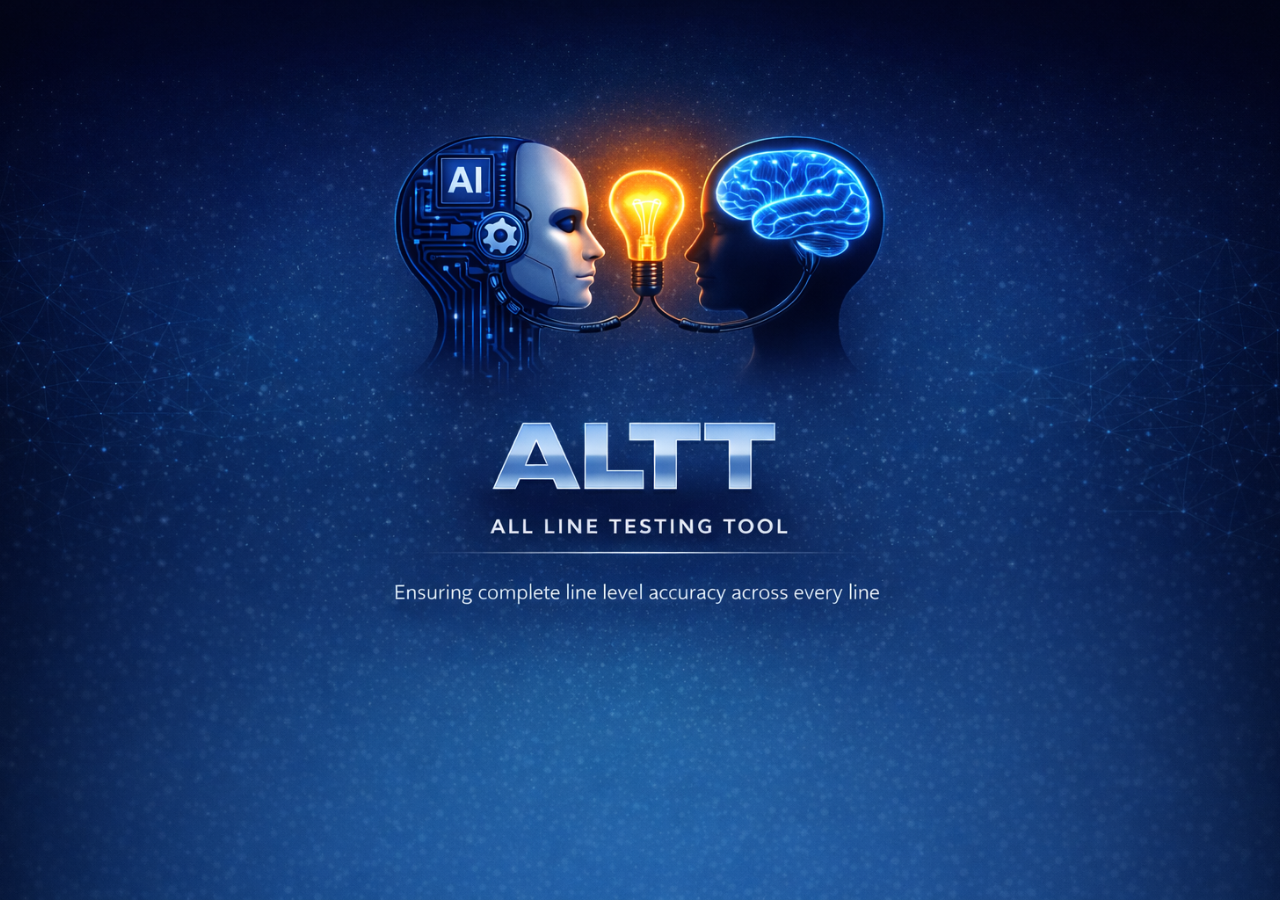
==== index.html @ 0162a680 "Optimized landing page by removing duplicate text overlay and improving visual consistency" ====
<!DOCTYPE html>
<html lang="en">
<head>
    <meta charset="UTF-8">
    <title>ALTT - All Line Testing Tool</title>

    <link rel="stylesheet" href="style.css">
</head>

<body>

    <!-- FULL BACKGROUND ONLY -->
    <div class="background"></div>

</body>

</html>
---- style.css ----
/* RESET */

body {
    margin: 0;
    height: 100vh;

    background: url("background.png") no-repeat center center;
    background-size: cover;
}


/* DARK OVERLAY (to match contrast) */
.overlay {
    width: 100%;
    height: 100vh;

    display: flex;
    justify-content: center;
    align-items: flex-start;
}

/* CONTENT POSITIONING */
.content {
    text-align: center;

    position: absolute;
    top: 52%;             /* 🔥 PERFECT ALIGNMENT CONTROL */
    left: 50%;
    transform: translate(-50%, -50%);
}

/* TITLE */
.title {
    font-size: 95px;
    font-weight: 900;

    background: linear-gradient(to bottom, #e8ecf3, #aab4c8);
    -webkit-background-clip: text;
    -webkit-text-fill-color: transparent;

    letter-spacing: 5px;
    margin: 0;
	
    /* 🔥 ADD THIS LINE */
    text-shadow: 0px 8px 25px rgba(255,255,255,0.4)

}

/* SUBTITLE */
.subtitle {
    font-size: 22px;
    letter-spacing: 4px;

    color: #c8d4ea;
    margin-top: 5px;
}

/* TAGLINE */
.tagline {
    margin-top: 20px;

    font-size: 14px;
    font-style: italic;

    color: #e0e8f8;

    padding: 8px 25px;

    border-radius: 20px;

    background: rgba(255, 255, 255, 0.07);
    backdrop-filter: blur(8px);

    border: 1px solid rgba(255,255,255,0.15);

    display: inline-block;
}
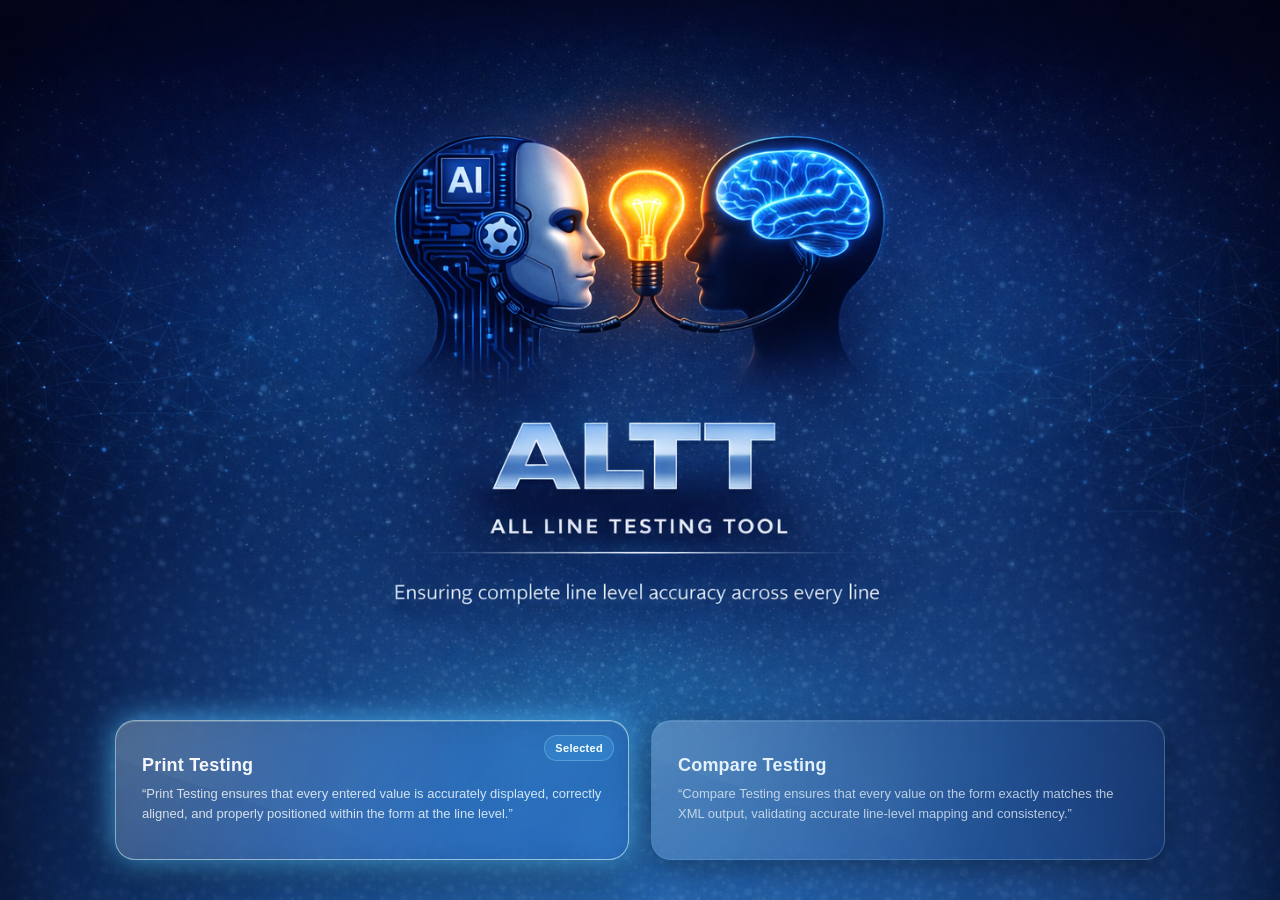
==== commit 01f6c262: "Added Print/Compare option cards with selection state and hover effects" ====
--- a/index.html
+++ b/index.html
@@ -11,6 +11,55 @@
 
     <!-- FULL BACKGROUND ONLY -->
     <div class="background"></div>
+	
+	<!-- Bottom Option Cards (ALTT Options) -->
+<section class="altt-options" aria-label="Select testing mode">
+  <div class="altt-options__wrap">
+
+    <button class="option-card is-selected" type="button" data-option="print" aria-pressed="true">
+      <div class="option-card__shine" aria-hidden="true"></div>
+      <div class="option-card__content">
+        <h3 class="option-card__title">Print Testing</h3>
+        <p class="option-card__desc">
+          “Print Testing ensures that every entered value is accurately displayed, correctly aligned, and properly positioned within the form at the line level.”
+        </p>
+      </div>
+      <div class="option-card__selectedTag" aria-hidden="true">Selected</div>
+    </button>
+
+    <button class="option-card" type="button" data-option="compare" aria-pressed="false">
+      <div class="option-card__shine" aria-hidden="true"></div>
+      <div class="option-card__content">
+        <h3 class="option-card__title">Compare Testing</h3>
+        <p class="option-card__desc">
+          “Compare Testing ensures that every value on the form exactly matches the XML output, validating accurate line-level mapping and consistency.”
+        </p>
+      </div>
+      <div class="option-card__selectedTag" aria-hidden="true">Selected</div>
+    </button>
+
+  </div>
+</section>
+
+<script>
+  // Minimal selection logic: only one card selected at a time
+  const cards = document.querySelectorAll('.option-card');
+
+  function selectCard(target) {
+    cards.forEach(card => {
+      const isActive = card === target;
+      card.classList.toggle('is-selected', isActive);
+      card.setAttribute('aria-pressed', isActive ? 'true' : 'false');
+    });
+
+    // Optional: capture selected value for later navigation
+    // console.log("Selected:", target.dataset.option);
+  }
+
+  cards.forEach(card => {
+    card.addEventListener('click', () => selectCard(card));
+  });
+</script>
 
 </body>
 
--- a/style.css
+++ b/style.css
@@ -2,8 +2,11 @@
 
 body {
     margin: 0;
+    padding: 0;
     height: 100vh;
-
+    font-family: 'Segoe UI', sans-serif;
+
+    /* ✅ FULL BACKGROUND IMAGE */
     background: url("background.png") no-repeat center center;
     background-size: cover;
 }
@@ -40,7 +43,7 @@
 
     letter-spacing: 5px;
     margin: 0;
-	
+
     /* 🔥 ADD THIS LINE */
     text-shadow: 0px 8px 25px rgba(255,255,255,0.4)
 
@@ -75,3 +78,193 @@
 
     display: inline-block;
 }
+
+/* ================================
+   ALTT Bottom Option Cards Section
+   ================================ */
+
+.altt-options {
+  position: fixed;
+  left: 0;
+  right: 0;
+  bottom: clamp(18px, 4.5vh, 44px);
+  z-index: 20;
+
+  /* Ensures cards don't touch screen edges */
+  padding: 0 clamp(14px, 3vw, 32px);
+
+  /* No overlap with browser UI safe area */
+  padding-bottom: env(safe-area-inset-bottom, 0px);
+
+  pointer-events: none; /* enable click only on inner wrapper */
+}
+
+.altt-options__wrap {
+  pointer-events: auto;
+
+  /* Desktop layout: side-by-side */
+  display: grid;
+  grid-template-columns: 1fr 1fr;
+  gap: clamp(14px, 2.2vw, 22px);
+
+  /* Center with max width */
+  max-width: 1050px;
+  margin: 0 auto;
+
+  /* Prevent overlap with hero text area (keeps cards visually in bottom zone) */
+  align-items: stretch;
+}
+
+/* Card base */
+.option-card {
+  position: relative;
+  overflow: hidden;
+
+  border-radius: 20px;
+  padding: clamp(16px, 2vw, 22px) clamp(16px, 2.2vw, 26px);
+  min-height: 140px;
+
+  /* Glass + tint */
+  background: linear-gradient(
+    135deg,
+    rgba(130, 190, 255, 0.14),
+    rgba(30, 80, 170, 0.10)
+  );
+  backdrop-filter: blur(14px);
+  -webkit-backdrop-filter: blur(14px);
+
+  /* Thin glowing border (blue-white gradient) */
+  border: 1px solid rgba(190, 230, 255, 0.22);
+
+  /* Depth */
+  box-shadow:
+    0 10px 30px rgba(0, 0, 0, 0.35),
+    inset 0 1px 0 rgba(255, 255, 255, 0.10);
+
+  cursor: pointer;
+  text-align: left;
+
+  transition: transform 0.3s ease, filter 0.3s ease, box-shadow 0.3s ease, border-color 0.3s ease;
+}
+
+/* Liquid reflection shine layer */
+.option-card__shine {
+  position: absolute;
+  inset: -40% -30%;
+  background: radial-gradient(circle at 20% 20%, rgba(255,255,255,0.22), rgba(255,255,255,0) 55%),
+              linear-gradient(120deg, rgba(255,255,255,0.18), rgba(255,255,255,0) 35%);
+  transform: rotate(-8deg);
+  opacity: 0.55;
+  transition: opacity 0.3s ease, transform 0.3s ease;
+  pointer-events: none;
+}
+
+/* Subtle moving highlight edge */
+.option-card::before {
+  content: "";
+  position: absolute;
+  top: -60%;
+  left: -30%;
+  width: 120%;
+  height: 120%;
+  background: linear-gradient(
+    90deg,
+    rgba(255,255,255,0) 0%,
+    rgba(255,255,255,0.14) 40%,
+    rgba(255,255,255,0) 75%
+  );
+  transform: rotate(18deg);
+  opacity: 0.22;
+  pointer-events: none;
+}
+
+/* Typography */
+.option-card__title {
+  margin: 0 0 8px 0;
+  font-size: clamp(18px, 1.4vw, 22px);
+  font-weight: 800;
+  color: rgba(235, 248, 255, 0.95);
+  letter-spacing: 0.2px;
+}
+
+.option-card__desc {
+  margin: 0;
+  font-size: clamp(13px, 1vw, 14.5px);
+  line-height: 1.55;
+  color: rgba(230, 238, 245, 0.78);
+}
+
+/* Hover effects (MANDATORY) */
+.option-card:hover {
+  transform: scale(1.04);
+  filter: brightness(1.08);
+
+  /* Neon aura */
+  box-shadow:
+    0 0 22px rgba(90, 180, 255, 0.55),
+    0 18px 40px rgba(0, 0, 0, 0.45),
+    inset 0 1px 0 rgba(255, 255, 255, 0.14);
+
+  border-color: rgba(200, 240, 255, 0.35);
+}
+
+.option-card:hover .option-card__shine {
+  opacity: 0.82;
+  transform: rotate(-8deg) translateY(-6px);
+}
+
+/* Selected state */
+.option-card.is-selected {
+  filter: brightness(1.12);
+
+  border-color: rgba(210, 245, 255, 0.55);
+
+  box-shadow:
+    0 0 32px rgba(80, 190, 255, 0.70),
+    0 18px 44px rgba(0, 0, 0, 0.48),
+    inset 0 1px 0 rgba(255, 255, 255, 0.18);
+}
+
+/* Selected indicator tag */
+.option-card__selectedTag {
+  position: absolute;
+  top: 14px;
+  right: 14px;
+
+  padding: 6px 10px;
+  border-radius: 999px;
+
+  font-size: 11px;
+  font-weight: 700;
+  letter-spacing: 0.3px;
+
+  color: rgba(235, 250, 255, 0.95);
+  background: rgba(80, 185, 255, 0.16);
+  border: 1px solid rgba(190, 235, 255, 0.22);
+
+  opacity: 0;
+  transform: translateY(-4px);
+  transition: opacity 0.25s ease, transform 0.25s ease;
+  pointer-events: none;
+}
+
+.option-card.is-selected .option-card__selectedTag {
+  opacity: 1;
+  transform: translateY(0);
+}
+
+/* Responsive: stack vertically on smaller screens */
+@media (max-width: 900px) {
+  .altt-options {
+    bottom: clamp(12px, 3vh, 26px);
+  }
+
+  .altt-options__wrap {
+    grid-template-columns: 1fr;
+    max-width: 680px;
+  }
+
+  .option-card {
+    min-height: 130px;
+  }
+}
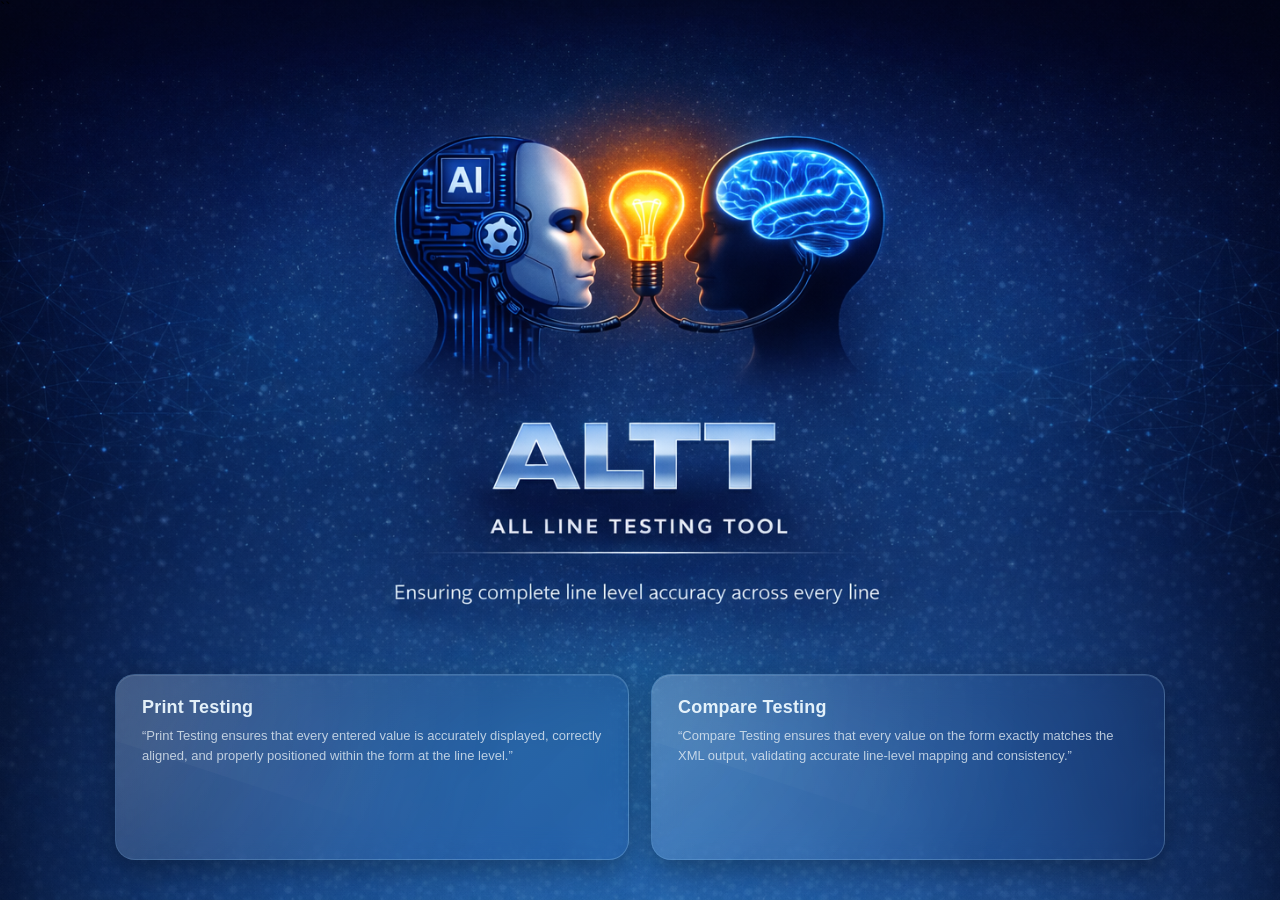
==== commit d0d44ef8: "Removed selected state; added direct navigation on card click with hover-only glow effect" ====
--- a/index.html
+++ b/index.html
@@ -12,54 +12,39 @@
     <!-- FULL BACKGROUND ONLY -->
     <div class="background"></div>
 	
-	<!-- Bottom Option Cards (ALTT Options) -->
-<section class="altt-options" aria-label="Select testing mode">
+	<!-- ALTT Option Cards -->
+<section class="altt-options">
   <div class="altt-options__wrap">
 
-    <button class="option-card is-selected" type="button" data-option="print" aria-pressed="true">
-      <div class="option-card__shine" aria-hidden="true"></div>
-      <div class="option-card__content">
-        <h3 class="option-card__title">Print Testing</h3>
-        <p class="option-card__desc">
-          “Print Testing ensures that every entered value is accurately displayed, correctly aligned, and properly positioned within the form at the line level.”
-        </p>
-      </div>
-      <div class="option-card__selectedTag" aria-hidden="true">Selected</div>
-    </button>
+    <div class="option-card" onclick="goToPrint()">
+      <div class="option-card__shine"></div>
+      <h3 class="option-card__title">Print Testing</h3>
+      <p class="option-card__desc">
+        “Print Testing ensures that every entered value is accurately displayed, correctly aligned, and properly positioned within the form at the line level.”
+      </p>
+    </div>
 
-    <button class="option-card" type="button" data-option="compare" aria-pressed="false">
-      <div class="option-card__shine" aria-hidden="true"></div>
-      <div class="option-card__content">
-        <h3 class="option-card__title">Compare Testing</h3>
-        <p class="option-card__desc">
-          “Compare Testing ensures that every value on the form exactly matches the XML output, validating accurate line-level mapping and consistency.”
-        </p>
-      </div>
-      <div class="option-card__selectedTag" aria-hidden="true">Selected</div>
-    </button>
+    <div class="option-card" onclick="goToCompare()">
+      <div class="option-card__shine"></div>
+      <h3 class="option-card__title">Compare Testing</h3>
+      <p class="option-card__desc">
+        “Compare Testing ensures that every value on the form exactly matches the XML output, validating accurate line-level mapping and consistency.”
+      </p>
+    </div>
 
   </div>
 </section>
 
 <script>
-  // Minimal selection logic: only one card selected at a time
-  const cards = document.querySelectorAll('.option-card');
+function goToPrint() {
+  window.location.href = "print.html";
+}
 
-  function selectCard(target) {
-    cards.forEach(card => {
-      const isActive = card === target;
-      card.classList.toggle('is-selected', isActive);
-      card.setAttribute('aria-pressed', isActive ? 'true' : 'false');
-    });
-
-    // Optional: capture selected value for later navigation
-    // console.log("Selected:", target.dataset.option);
-  }
-
-  cards.forEach(card => {
-    card.addEventListener('click', () => selectCard(card));
-  });
+function goToCompare() {
+  window.location.href = "compare.html";
+}
 </script>
+``
 
 </body>
 
--- a/style.css
+++ b/style.css
@@ -213,45 +213,6 @@
   transform: rotate(-8deg) translateY(-6px);
 }
 
-/* Selected state */
-.option-card.is-selected {
-  filter: brightness(1.12);
-
-  border-color: rgba(210, 245, 255, 0.55);
-
-  box-shadow:
-    0 0 32px rgba(80, 190, 255, 0.70),
-    0 18px 44px rgba(0, 0, 0, 0.48),
-    inset 0 1px 0 rgba(255, 255, 255, 0.18);
-}
-
-/* Selected indicator tag */
-.option-card__selectedTag {
-  position: absolute;
-  top: 14px;
-  right: 14px;
-
-  padding: 6px 10px;
-  border-radius: 999px;
-
-  font-size: 11px;
-  font-weight: 700;
-  letter-spacing: 0.3px;
-
-  color: rgba(235, 250, 255, 0.95);
-  background: rgba(80, 185, 255, 0.16);
-  border: 1px solid rgba(190, 235, 255, 0.22);
-
-  opacity: 0;
-  transform: translateY(-4px);
-  transition: opacity 0.25s ease, transform 0.25s ease;
-  pointer-events: none;
-}
-
-.option-card.is-selected .option-card__selectedTag {
-  opacity: 1;
-  transform: translateY(0);
-}
 
 /* Responsive: stack vertically on smaller screens */
 @media (max-width: 900px) {
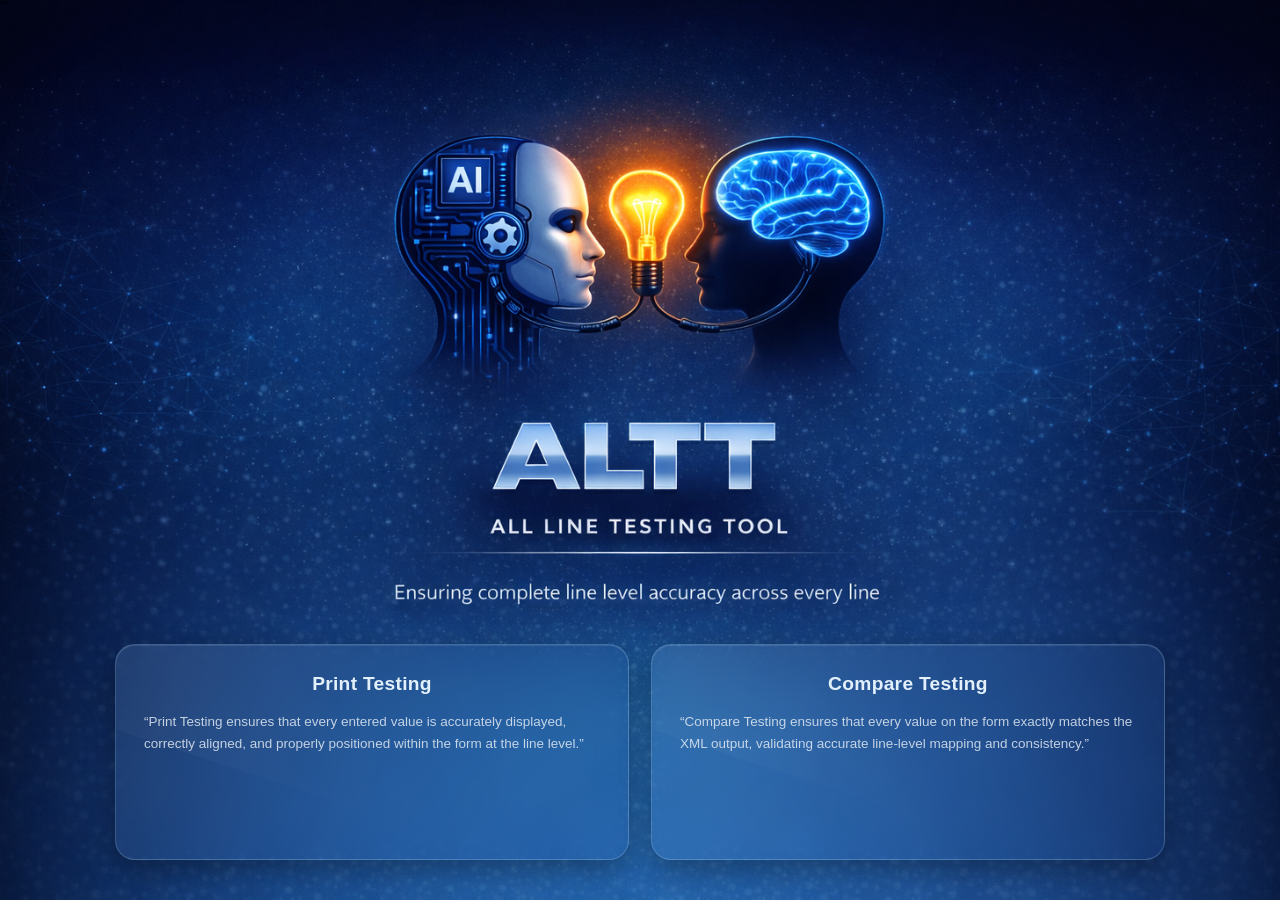
==== commit e6cc40c5: "Updated alignment of Print and Compare Testing titles to top center" ====
--- a/index.html
+++ b/index.html
@@ -17,19 +17,35 @@
   <div class="altt-options__wrap">
 
     <div class="option-card" onclick="goToPrint()">
-      <div class="option-card__shine"></div>
-      <h3 class="option-card__title">Print Testing</h3>
-      <p class="option-card__desc">
-        “Print Testing ensures that every entered value is accurately displayed, correctly aligned, and properly positioned within the form at the line level.”
-      </p>
+
+      <!-- TITLE -->
+      <div class="option-card__header">
+        <h3 class="option-card__title">Print Testing</h3>
+      </div>
+
+      <!-- DESCRIPTION -->
+      <div class="option-card__body">
+        <p class="option-card__desc">
+          “Print Testing ensures that every entered value is accurately displayed, correctly aligned, and properly positioned within the form at the line level.”
+        </p>
+      </div>
+
     </div>
 
     <div class="option-card" onclick="goToCompare()">
-      <div class="option-card__shine"></div>
-      <h3 class="option-card__title">Compare Testing</h3>
-      <p class="option-card__desc">
-        “Compare Testing ensures that every value on the form exactly matches the XML output, validating accurate line-level mapping and consistency.”
-      </p>
+
+      <!-- TITLE -->
+      <div class="option-card__header">
+        <h3 class="option-card__title">Compare Testing</h3>
+      </div>
+
+      <!-- DESCRIPTION -->
+      <div class="option-card__body">
+        <p class="option-card__desc">
+          “Compare Testing ensures that every value on the form exactly matches the XML output, validating accurate line-level mapping and consistency.”
+        </p>
+      </div>
+
     </div>
 
   </div>
--- a/style.css
+++ b/style.css
@@ -118,34 +118,42 @@
 /* Card base */
 .option-card {
   position: relative;
+  display: flex;
+  flex-direction: column;
+  justify-content: flex-start;   /* ✅ push everything to top */
+
   overflow: hidden;
 
   border-radius: 20px;
-  padding: clamp(16px, 2vw, 22px) clamp(16px, 2.2vw, 26px);
-  min-height: 140px;
-
-  /* Glass + tint */
+
+  /* ✅ TOP-HEAVY PADDING (important for layout) */
+  padding: 28px 24px 26px 24px;
+
+  min-height: 160px;
+
   background: linear-gradient(
     135deg,
     rgba(130, 190, 255, 0.14),
     rgba(30, 80, 170, 0.10)
   );
+
   backdrop-filter: blur(14px);
-  -webkit-backdrop-filter: blur(14px);
-
-  /* Thin glowing border (blue-white gradient) */
+
   border: 1px solid rgba(190, 230, 255, 0.22);
 
-  /* Depth */
   box-shadow:
     0 10px 30px rgba(0, 0, 0, 0.35),
     inset 0 1px 0 rgba(255, 255, 255, 0.10);
 
   cursor: pointer;
-  text-align: left;
+
+  /* ❌ REMOVE this → (no longer needed) */
+  /* text-align: left; */
 
   transition: transform 0.3s ease, filter 0.3s ease, box-shadow 0.3s ease, border-color 0.3s ease;
 }
+
+
 
 /* Liquid reflection shine layer */
 .option-card__shine {
@@ -180,18 +188,33 @@
 
 /* Typography */
 .option-card__title {
-  margin: 0 0 8px 0;
-  font-size: clamp(18px, 1.4vw, 22px);
-  font-weight: 800;
-  color: rgba(235, 248, 255, 0.95);
-  letter-spacing: 0.2px;
-}
+  margin: 0;
+  margin-bottom: 16px;
+
+  font-size: clamp(19px, 1.5vw, 23px);
+  font-weight: 900;
+
+  color: rgba(235, 248, 255, 0.96);
+  letter-spacing: 0.3px;
+
+  /* ✅ TOP CENTER ALIGNMENT */
+  text-align: center;
+}
+
 
 .option-card__desc {
   margin: 0;
-  font-size: clamp(13px, 1vw, 14.5px);
-  line-height: 1.55;
-  color: rgba(230, 238, 245, 0.78);
+
+  font-size: clamp(13.5px, 1.05vw, 15px);
+  line-height: 1.65;
+
+  color: rgba(230, 238, 245, 0.82);
+
+  /* ✅ Align for readability */
+  text-align: left;
+
+  /* ✅ side padding for better reading */
+  padding: 0 4px;
 }
 
 /* Hover effects (MANDATORY) */
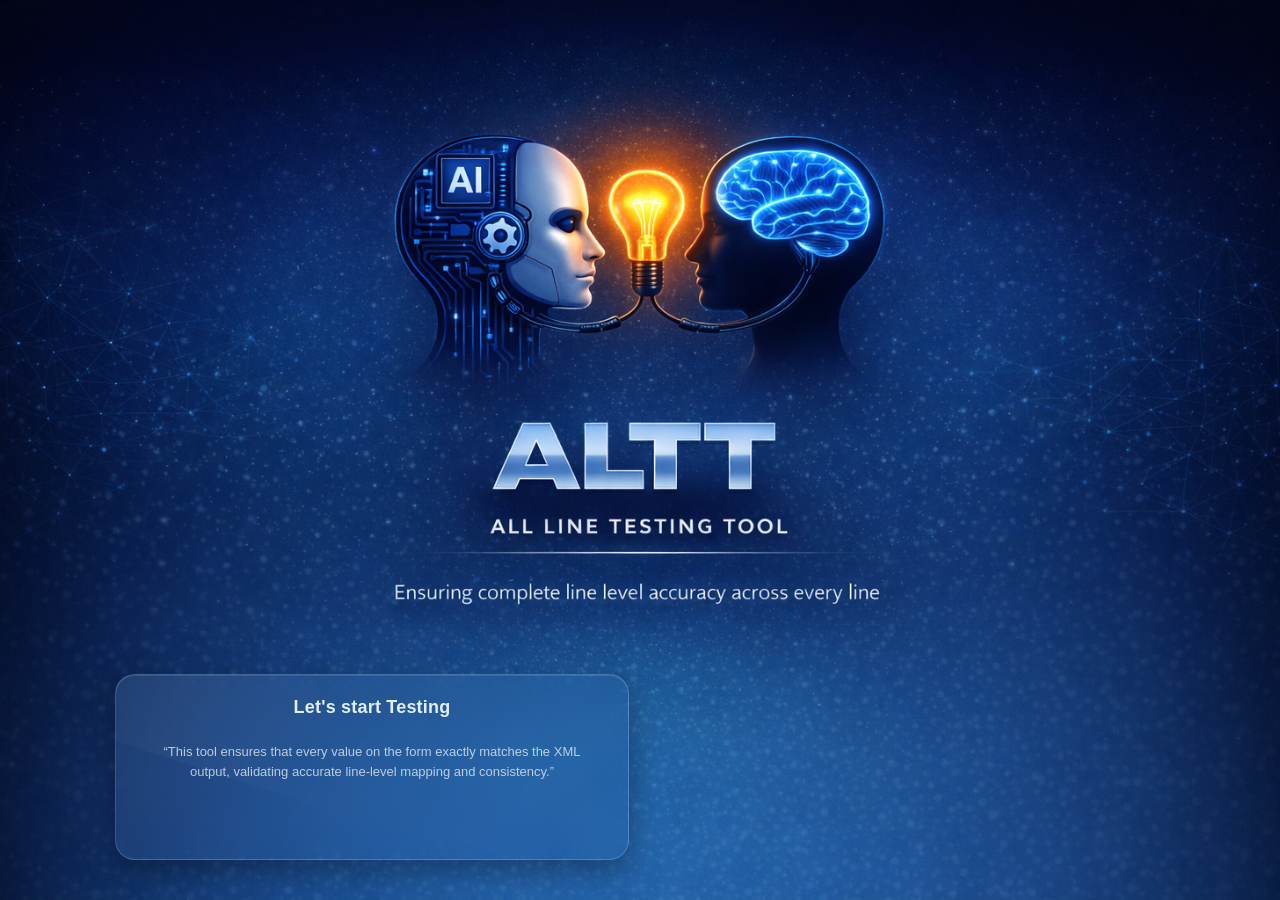
==== commit 956d476a: "Deleted the print testing" ====
--- a/index.html
+++ b/index.html
@@ -16,33 +16,17 @@
 <section class="altt-options">
   <div class="altt-options__wrap">
 
-    <div class="option-card" onclick="goToPrint()">
+    <div class="option-card" onclick="goToCompare()">
 
       <!-- TITLE -->
       <div class="option-card__header">
-        <h3 class="option-card__title">Print Testing</h3>
+        <h3 class="option-card__title">Let's start Testing</h3>
       </div>
 
       <!-- DESCRIPTION -->
       <div class="option-card__body">
         <p class="option-card__desc">
-          “Print Testing ensures that every entered value is accurately displayed, correctly aligned, and properly positioned within the form at the line level.”
-        </p>
-      </div>
-
-    </div>
-
-    <div class="option-card" onclick="goToCompare()">
-
-      <!-- TITLE -->
-      <div class="option-card__header">
-        <h3 class="option-card__title">Compare Testing</h3>
-      </div>
-
-      <!-- DESCRIPTION -->
-      <div class="option-card__body">
-        <p class="option-card__desc">
-          “Compare Testing ensures that every value on the form exactly matches the XML output, validating accurate line-level mapping and consistency.”
+          “This tool ensures that every value on the form exactly matches the XML output, validating accurate line-level mapping and consistency.”
         </p>
       </div>
 
@@ -52,9 +36,6 @@
 </section>
 
 <script>
-function goToPrint() {
-  window.location.href = "print.html";
-}
 
 function goToCompare() {
   window.location.href = "compare.html";
--- a/style.css
+++ b/style.css
@@ -120,35 +120,32 @@
   position: relative;
   display: flex;
   flex-direction: column;
-  justify-content: flex-start;   /* ✅ push everything to top */
-
+  justify-content: flex-start;
   overflow: hidden;
 
   border-radius: 20px;
-
-  /* ✅ TOP-HEAVY PADDING (important for layout) */
-  padding: 28px 24px 26px 24px;
-
-  min-height: 160px;
-
+  padding: clamp(16px, 2vw, 22px) clamp(16px, 2.2vw, 26px);
+  min-height: 140px;
+
+  /* Glass + tint */
   background: linear-gradient(
     135deg,
     rgba(130, 190, 255, 0.14),
     rgba(30, 80, 170, 0.10)
   );
-
   backdrop-filter: blur(14px);
-
+  -webkit-backdrop-filter: blur(14px);
+
+  /* Thin glowing border (blue-white gradient) */
   border: 1px solid rgba(190, 230, 255, 0.22);
 
+  /* Depth */
   box-shadow:
     0 10px 30px rgba(0, 0, 0, 0.35),
     inset 0 1px 0 rgba(255, 255, 255, 0.10);
 
   cursor: pointer;
-
-  /* ❌ REMOVE this → (no longer needed) */
-  /* text-align: left; */
+  text-align: left;
 
   transition: transform 0.3s ease, filter 0.3s ease, box-shadow 0.3s ease, border-color 0.3s ease;
 }
@@ -187,34 +184,30 @@
 }
 
 /* Typography */
+
+.option-card__header {
+  text-align: center;
+  margin-bottom: 16px;
+}
 .option-card__title {
-  margin: 0;
-  margin-bottom: 16px;
-
-  font-size: clamp(19px, 1.5vw, 23px);
-  font-weight: 900;
-
-  color: rgba(235, 248, 255, 0.96);
-  letter-spacing: 0.3px;
-
-  /* ✅ TOP CENTER ALIGNMENT */
+  margin: 0 0 8px 0;
+  font-size: clamp(18px, 1.4vw, 22px);
+  font-weight: 800;
+  color: rgba(235, 248, 255, 0.95);
+  letter-spacing: 0.2px;
+}
+
+/* BODY (Description Section) */
+.option-card__body {
   text-align: center;
-}
-
+  padding: 0 4px;
+}
 
 .option-card__desc {
   margin: 0;
-
-  font-size: clamp(13.5px, 1.05vw, 15px);
-  line-height: 1.65;
-
-  color: rgba(230, 238, 245, 0.82);
-
-  /* ✅ Align for readability */
-  text-align: left;
-
-  /* ✅ side padding for better reading */
-  padding: 0 4px;
+  font-size: clamp(13px, 1vw, 14.5px);
+  line-height: 1.55;
+  color: rgba(230, 238, 245, 0.78);
 }
 
 /* Hover effects (MANDATORY) */
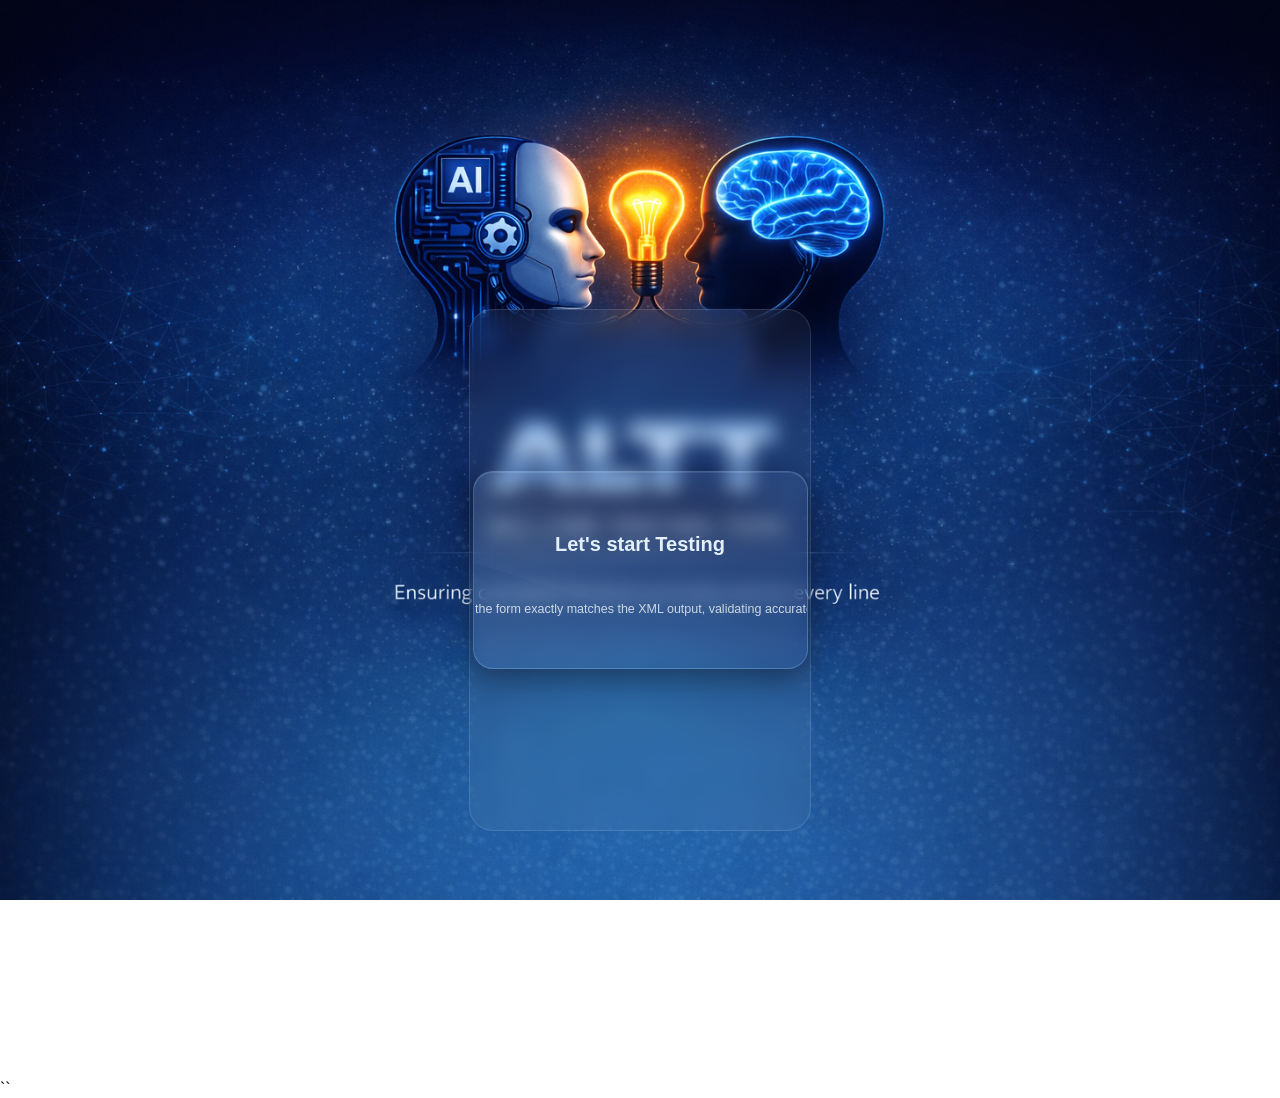
==== commit 081a19e7: "Aligned start testing box to center and updated description to single line" ====
--- a/index.html
+++ b/index.html
@@ -13,8 +13,9 @@
     <div class="background"></div>
 	
 	<!-- ALTT Option Cards -->
-<section class="altt-options">
-  <div class="altt-options__wrap">
+<section class="altt-container">
+
+  <div class="altt-vertical-box">
 
     <div class="option-card" onclick="goToCompare()">
 
--- a/style.css
+++ b/style.css
@@ -120,11 +120,12 @@
   position: relative;
   display: flex;
   flex-direction: column;
-  justify-content: flex-start;
+  align-items: center;
+  justify-content: center;
   overflow: hidden;
-
+  width: 85%;
   border-radius: 20px;
-  padding: clamp(16px, 2vw, 22px) clamp(16px, 2.2vw, 26px);
+  padding: 30px 22px 26px 22px;
   min-height: 140px;
 
   /* Glass + tint */
@@ -145,7 +146,7 @@
     inset 0 1px 0 rgba(255, 255, 255, 0.10);
 
   cursor: pointer;
-  text-align: left;
+  text-align: center;
 
   transition: transform 0.3s ease, filter 0.3s ease, box-shadow 0.3s ease, border-color 0.3s ease;
 }
@@ -190,11 +191,13 @@
   margin-bottom: 16px;
 }
 .option-card__title {
-  margin: 0 0 8px 0;
-  font-size: clamp(18px, 1.4vw, 22px);
-  font-weight: 800;
-  color: rgba(235, 248, 255, 0.95);
-  letter-spacing: 0.2px;
+  font-size: 20px;
+  font-weight: 900;
+
+  text-align: center;
+  margin-bottom: 16px;
+
+  color: rgba(235, 248, 255, 0.96);
 }
 
 /* BODY (Description Section) */
@@ -204,10 +207,18 @@
 }
 
 .option-card__desc {
-  margin: 0;
-  font-size: clamp(13px, 1vw, 14.5px);
-  line-height: 1.55;
-  color: rgba(230, 238, 245, 0.78);
+  font-size: 12.5px;
+
+  text-align: center;
+
+  color: rgba(230, 238, 245, 0.85);
+
+  /* ✅ SINGLE LINE */
+  white-space: nowrap;
+  overflow: hidden;
+  text-overflow: ellipsis;
+
+  line-height: 1.4;
 }
 
 /* Hover effects (MANDATORY) */
@@ -244,4 +255,37 @@
   .option-card {
     min-height: 130px;
   }
+}
+/* ================================
+   VERTICAL CENTER CONTAINER
+   ================================ */
+
+.altt-container {
+  width: 100%;
+  height: 100vh;
+
+  display: flex;
+  justify-content: center;
+  align-items: center;
+
+  /* ✅ avoid overlap with ALTT title area */
+  padding-top: 120px;
+  padding-bottom: 60px;
+}
+
+.altt-vertical-box {
+  width: 340px;
+  height: 520px;   /* ✅ tall vertical layout */
+
+  display: flex;
+  justify-content: center;
+  align-items: center;
+
+  border-radius: 24px;
+
+  /* subtle glass effect */
+  background: rgba(255, 255, 255, 0.05);
+  backdrop-filter: blur(10px);
+
+  border: 1px solid rgba(255,255,255,0.12);
 }
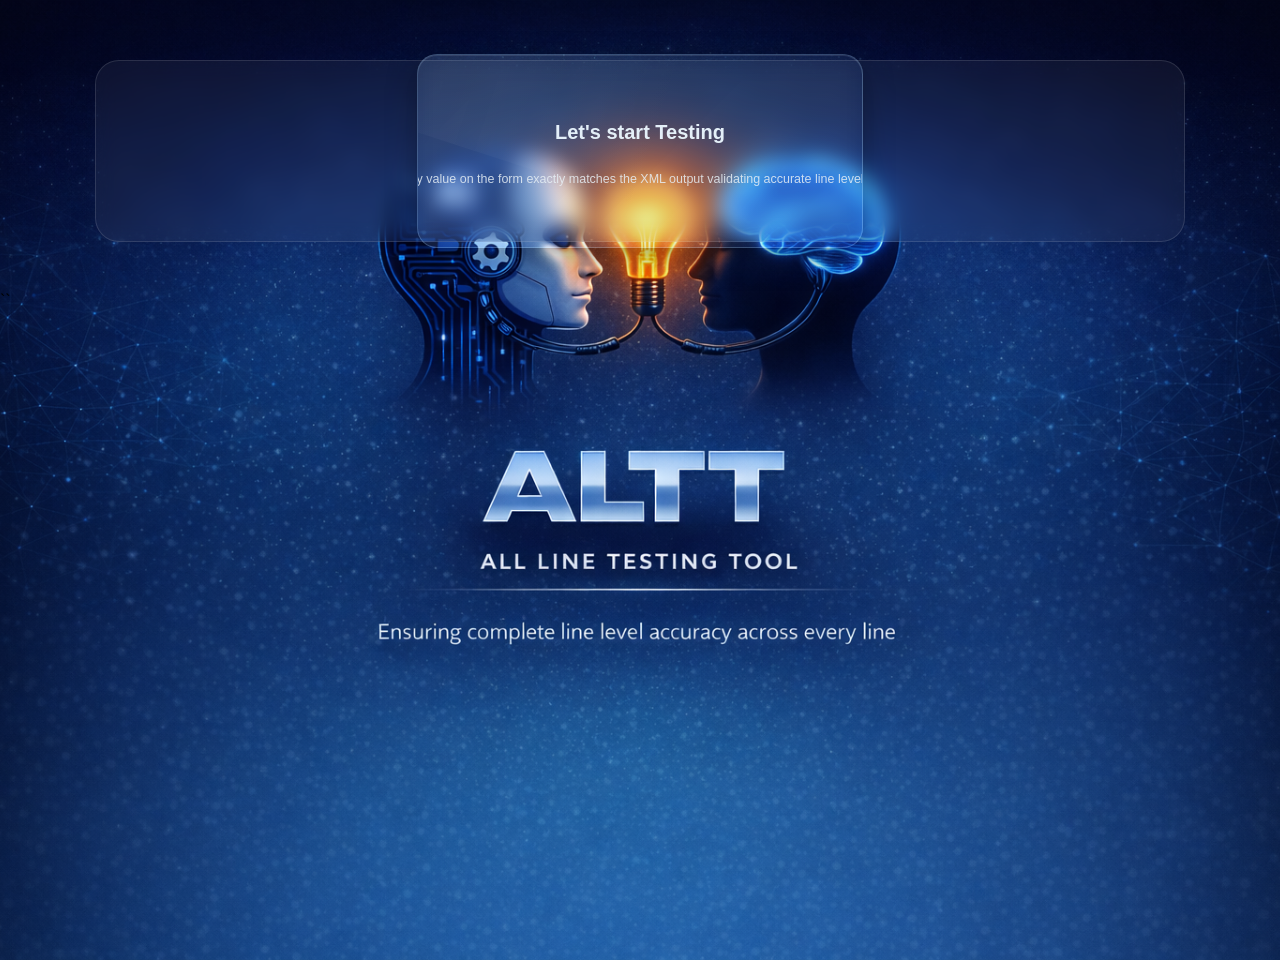
==== commit 46b869dc: "corrected the vertical box into horizontal box" ====
--- a/index.html
+++ b/index.html
@@ -13,28 +13,25 @@
     <div class="background"></div>
 	
 	<!-- ALTT Option Cards -->
-<section class="altt-container">
 
-  <div class="altt-vertical-box">
+<section class="altt-horizontal-container">
+
+  <div class="altt-horizontal-box">
 
     <div class="option-card" onclick="goToCompare()">
 
-      <!-- TITLE -->
-      <div class="option-card__header">
-        <h3 class="option-card__title">Let's start Testing</h3>
-      </div>
+      <h3 class="option-card__title">Let's start Testing</h3>
 
-      <!-- DESCRIPTION -->
-      <div class="option-card__body">
-        <p class="option-card__desc">
-          “This tool ensures that every value on the form exactly matches the XML output, validating accurate line-level mapping and consistency.”
-        </p>
-      </div>
+      <p class="option-card__desc">
+        This tool ensures that every value on the form exactly matches the XML output validating accurate line level mapping and consistency.
+      </p>
 
     </div>
 
   </div>
+
 </section>
+
 
 <script>
 
--- a/style.css
+++ b/style.css
@@ -123,9 +123,9 @@
   align-items: center;
   justify-content: center;
   overflow: hidden;
-  width: 85%;
+  width: 400px;
   border-radius: 20px;
-  padding: 30px 22px 26px 22px;
+  padding: 26px 22px;
   min-height: 140px;
 
   /* Glass + tint */
@@ -195,7 +195,7 @@
   font-weight: 900;
 
   text-align: center;
-  margin-bottom: 16px;
+  margin-bottom: 14px;
 
   color: rgba(235, 248, 255, 0.96);
 }
@@ -257,33 +257,30 @@
   }
 }
 /* ================================
-   VERTICAL CENTER CONTAINER
+   HORIZONTAL CONTAINER LAYOUT
    ================================ */
 
-.altt-container {
+.altt-horizontal-container {
   width: 100%;
-  height: 100vh;
+  display: flex;
+  justify-content: center;
+
+  margin-top: 60px;   /* space from tagline */
+  margin-bottom: 50px;
+}
+
+.altt-horizontal-box {
+  width: 85%;
+  max-width: 1100px;
+  height: 180px;   /* horizontal strip height */
 
   display: flex;
   justify-content: center;
   align-items: center;
 
-  /* ✅ avoid overlap with ALTT title area */
-  padding-top: 120px;
-  padding-bottom: 60px;
-}
-
-.altt-vertical-box {
-  width: 340px;
-  height: 520px;   /* ✅ tall vertical layout */
-
-  display: flex;
-  justify-content: center;
-  align-items: center;
-
   border-radius: 24px;
 
-  /* subtle glass effect */
+  /* subtle glass look */
   background: rgba(255, 255, 255, 0.05);
   backdrop-filter: blur(10px);
 
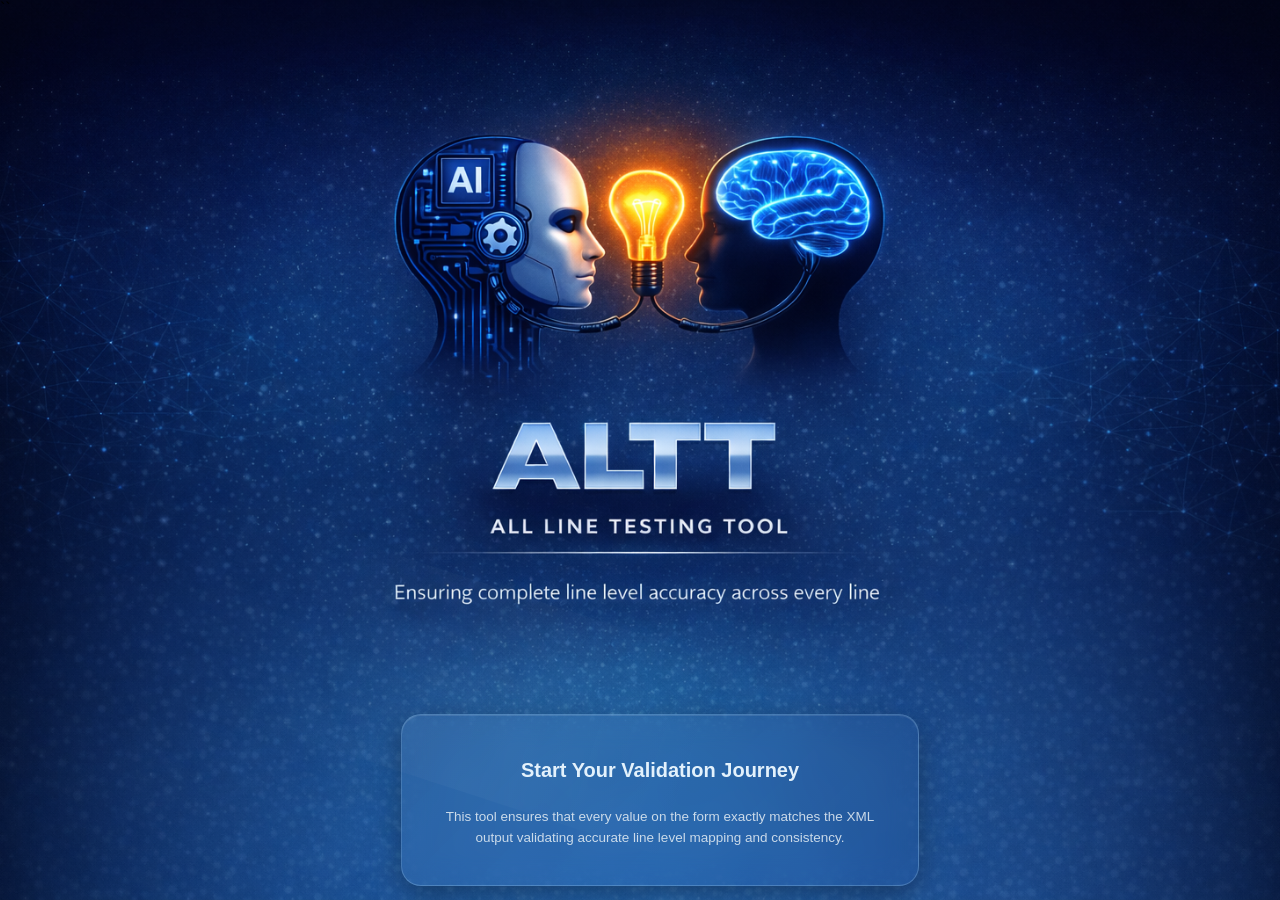
==== commit ba994598: "Start Your Validation Journey" ====
--- a/index.html
+++ b/index.html
@@ -20,7 +20,7 @@
 
     <div class="option-card" onclick="goToCompare()">
 
-      <h3 class="option-card__title">Let's start Testing</h3>
+      <h3 class="option-card__title">Start Your Validation Journey</h3>
 
       <p class="option-card__desc">
         This tool ensures that every value on the form exactly matches the XML output validating accurate line level mapping and consistency.
--- a/style.css
+++ b/style.css
@@ -117,40 +117,39 @@
 
 /* Card base */
 .option-card {
-  position: relative;
   display: flex;
   flex-direction: column;
   align-items: center;
-  justify-content: center;
-  overflow: hidden;
-  width: 400px;
+
+  /* ✅ IMPORTANT FIXES */
+  width: fit-content;              /* auto width */
+  min-width: 320px;
+  max-width: 520px;               /* prevents too wide */
+  height: auto;                   /* ✅ auto height */
+
+  padding: 24px 28px;             /* balanced spacing */
+
+  box-sizing: border-box;         /* ensures padding stays inside */
+
   border-radius: 20px;
-  padding: 26px 22px;
-  min-height: 140px;
-
-  /* Glass + tint */
+
   background: linear-gradient(
     135deg,
     rgba(130, 190, 255, 0.14),
     rgba(30, 80, 170, 0.10)
   );
+
   backdrop-filter: blur(14px);
-  -webkit-backdrop-filter: blur(14px);
-
-  /* Thin glowing border (blue-white gradient) */
+
   border: 1px solid rgba(190, 230, 255, 0.22);
 
-  /* Depth */
   box-shadow:
     0 10px 30px rgba(0, 0, 0, 0.35),
     inset 0 1px 0 rgba(255, 255, 255, 0.10);
 
   cursor: pointer;
-  text-align: center;
-
-  transition: transform 0.3s ease, filter 0.3s ease, box-shadow 0.3s ease, border-color 0.3s ease;
-}
-
+  transition: 0.3s ease;
+}
 
 
 /* Liquid reflection shine layer */
@@ -195,7 +194,7 @@
   font-weight: 900;
 
   text-align: center;
-  margin-bottom: 14px;
+  margin-bottom: 12px;
 
   color: rgba(235, 248, 255, 0.96);
 }
@@ -207,19 +206,19 @@
 }
 
 .option-card__desc {
-  font-size: 12.5px;
+  font-size: 13.5px;
 
   text-align: center;
 
   color: rgba(230, 238, 245, 0.85);
 
-  /* ✅ SINGLE LINE */
-  white-space: nowrap;
-  overflow: hidden;
-  text-overflow: ellipsis;
-
-  line-height: 1.4;
-}
+  /* ✅ FIXES TEXT ISSUE */
+  white-space: normal;        /* allow wrapping */
+  line-height: 1.5;           /* better readability */
+
+  max-width: 460px;           /* keeps text inside card */
+}
+
 
 /* Hover effects (MANDATORY) */
 .option-card:hover {
@@ -261,18 +260,25 @@
    ================================ */
 
 .altt-horizontal-container {
+  position: fixed;              /* ✅ stick to screen */
+  left: 0;
+  bottom: 30px;                 /* ✅ move to bottom */
+
   width: 100%;
   display: flex;
   justify-content: center;
 
-  margin-top: 60px;   /* space from tagline */
-  margin-bottom: 50px;
-}
+  z-index: 20;                  /* ✅ keep above background */
+
+  padding: 0 20px;              /* ✅ spacing from edges */
+}
+
+
 
 .altt-horizontal-box {
   width: 85%;
   max-width: 1100px;
-  height: 180px;   /* horizontal strip height */
+  height: 140px;
 
   display: flex;
   justify-content: center;
@@ -280,9 +286,8 @@
 
   border-radius: 24px;
 
-  /* subtle glass look */
-  background: rgba(255, 255, 255, 0.05);
-  backdrop-filter: blur(10px);
-
-  border: 1px solid rgba(255,255,255,0.12);
+  /* ✅ REMOVE GLASS LOOK */
+  background: transparent;
+  backdrop-filter: none;
+  border: none;
 }
